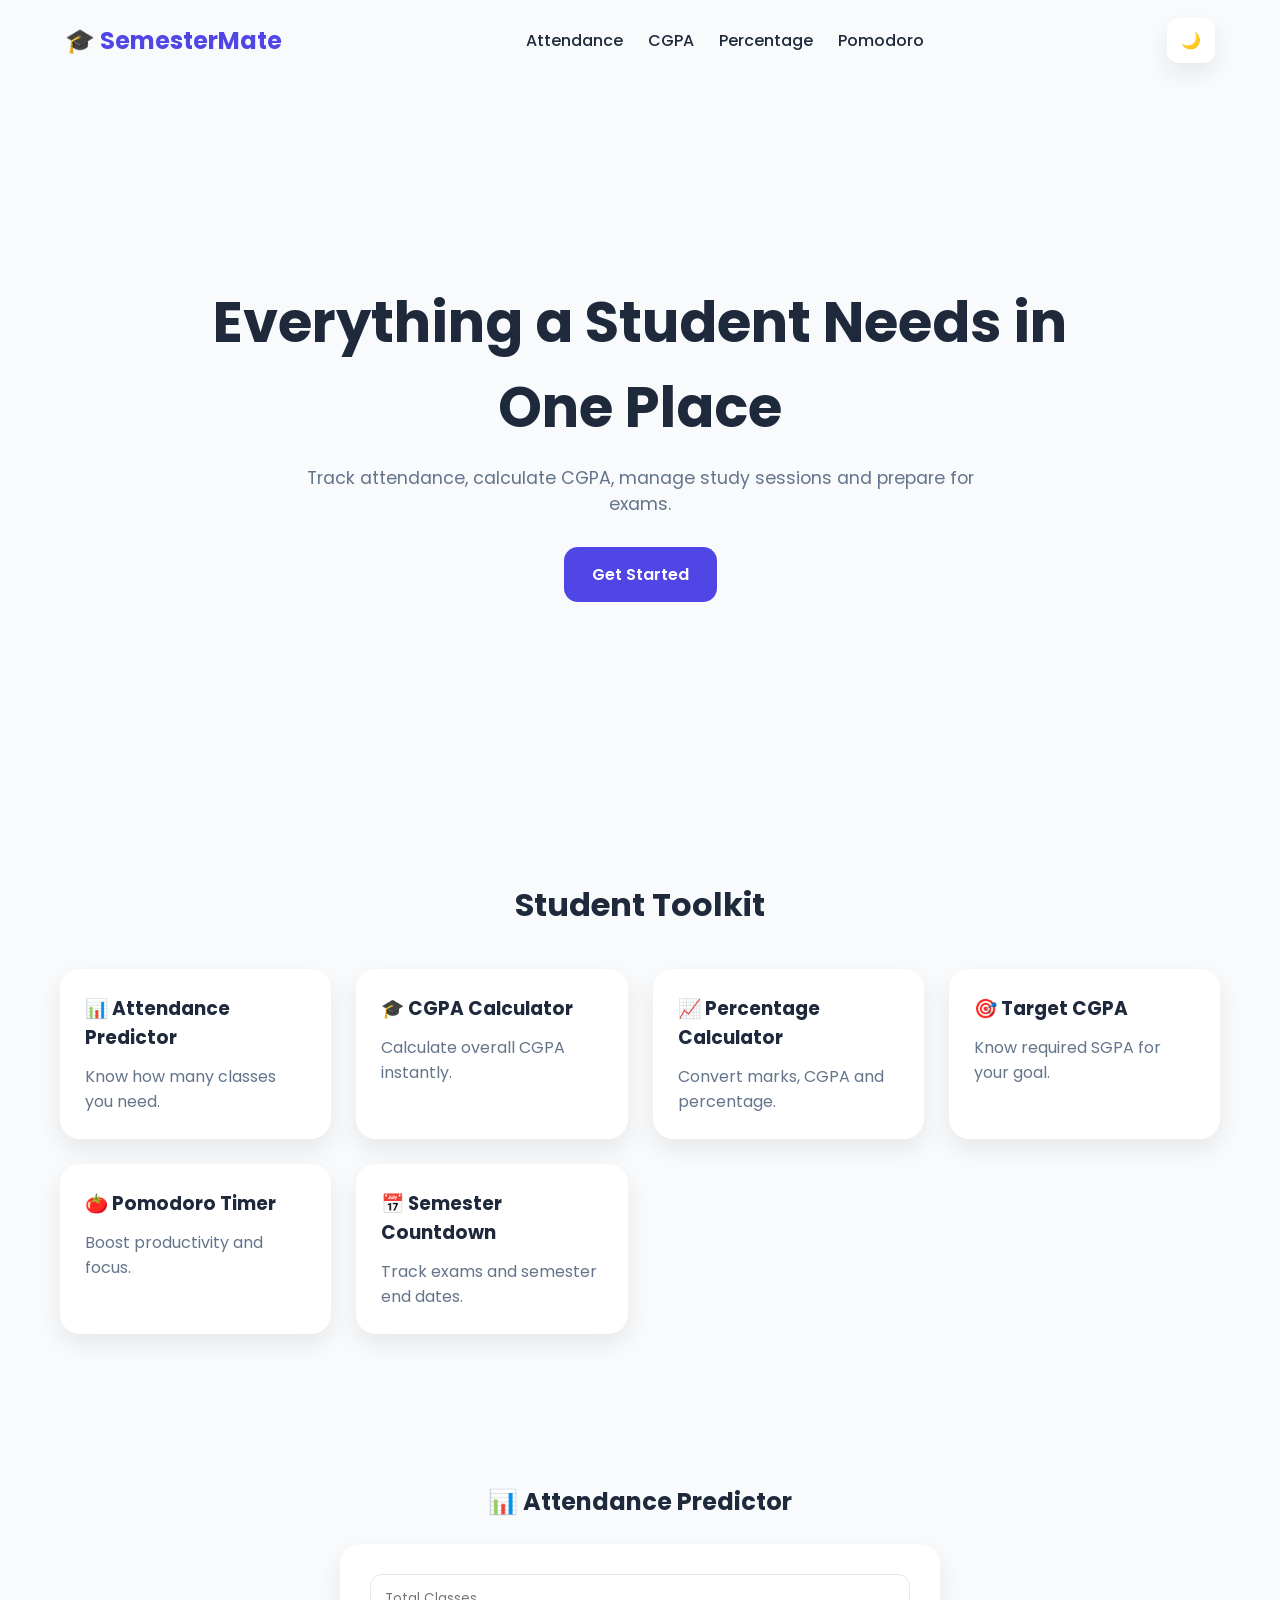
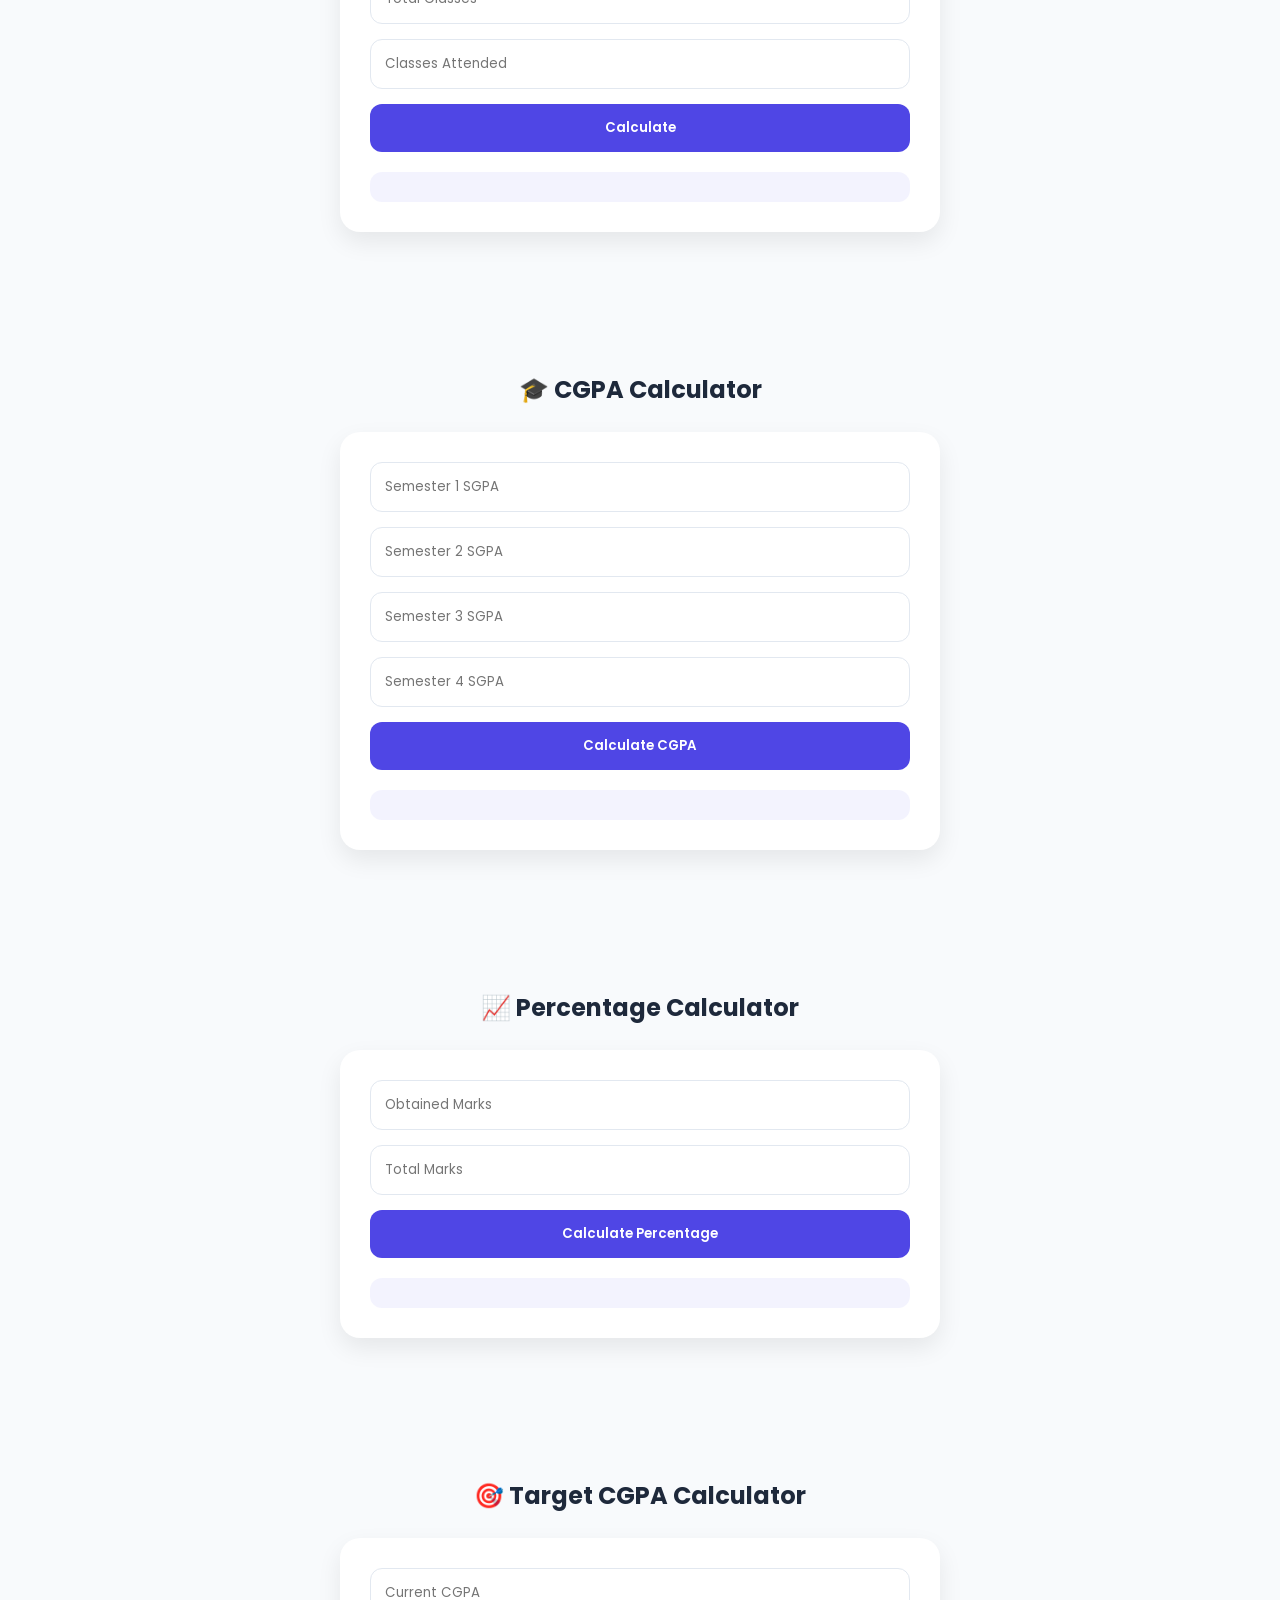
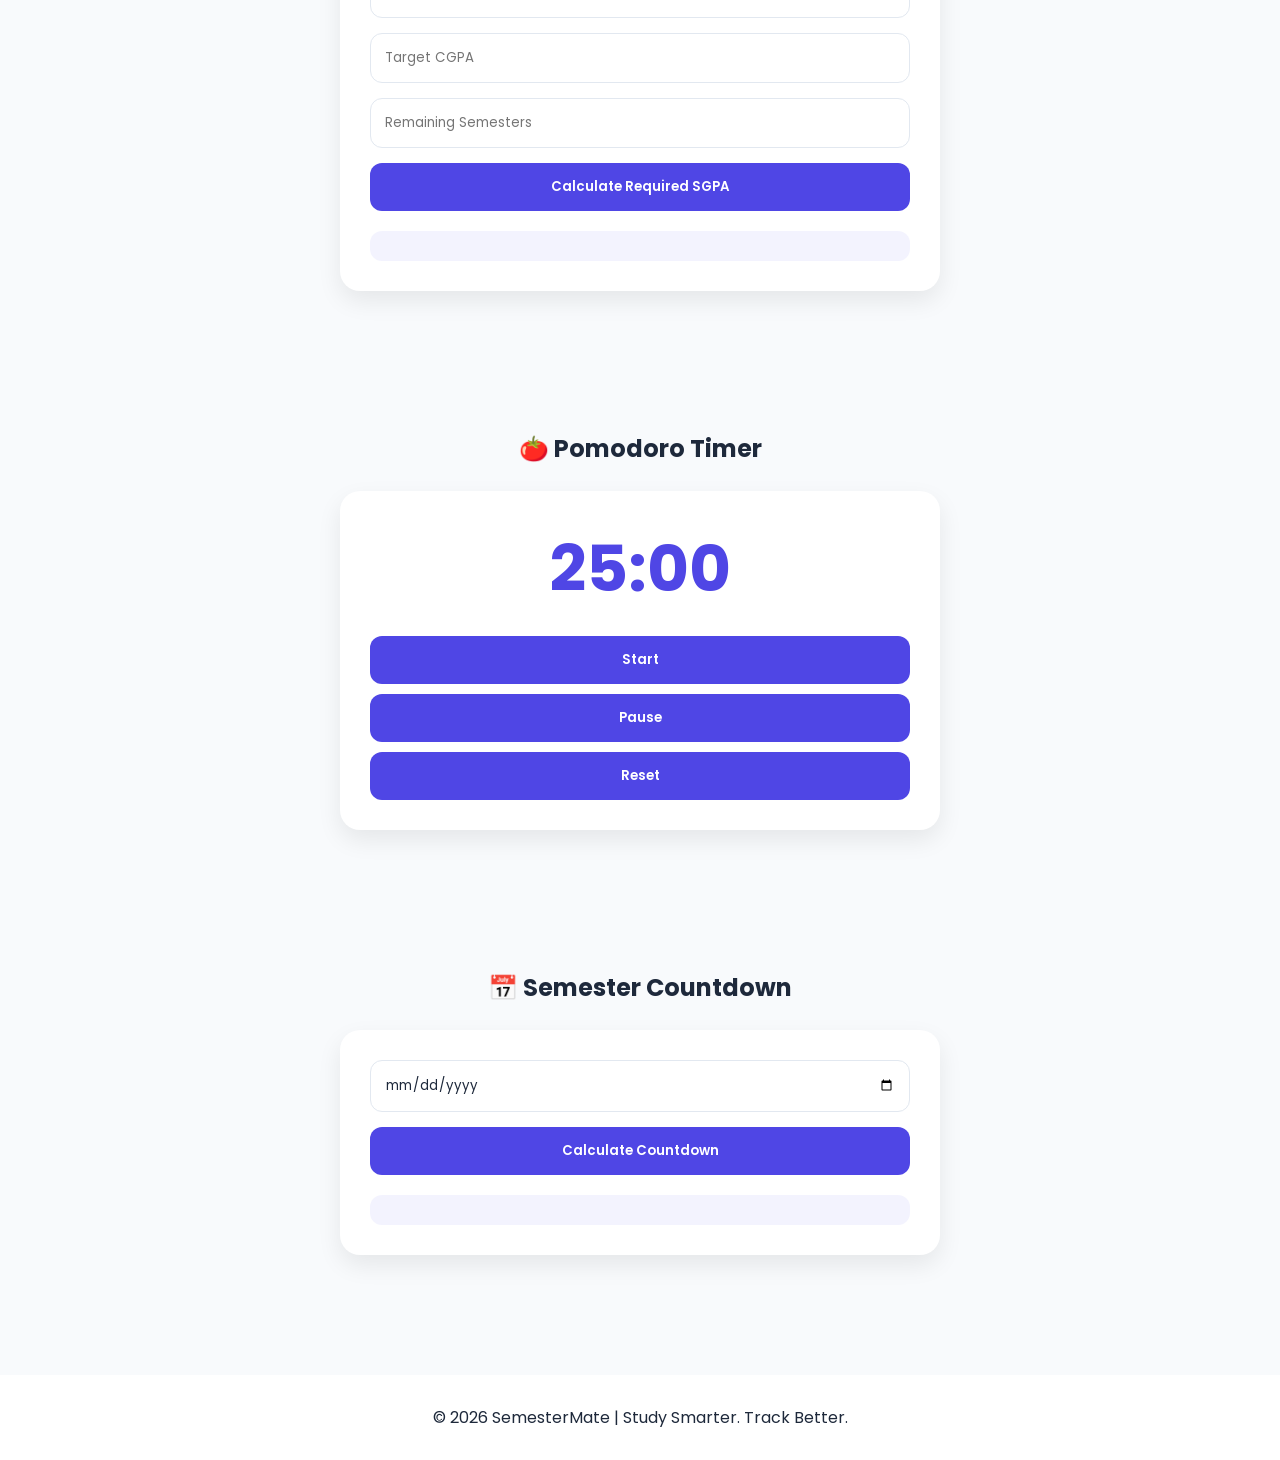
==== index.html @ 1cce32b4 "Add files via upload" ====
<!DOCTYPE html>
<html lang="en">
<head>
    <meta charset="UTF-8">
    <meta name="viewport" content="width=device-width, initial-scale=1.0">
    <title>SemesterMate - Study Smarter. Track Better.</title>

    <link rel="stylesheet" href="style.css">

    <link href="https://fonts.googleapis.com/css2?family=Poppins:wght@300;400;500;600;700&display=swap" rel="stylesheet">
</head>
<body>

<header>
    <nav class="navbar">
        <div class="logo">🎓 SemesterMate</div>

        <ul class="nav-links">
            <li><a href="#attendance">Attendance</a></li>
            <li><a href="#cgpa">CGPA</a></li>
            <li><a href="#percentage">Percentage</a></li>
            <li><a href="#pomodoro">Pomodoro</a></li>
        </ul>

        <button id="themeToggle">🌙</button>
    </nav>
</header>

<section class="hero">
    <h1>Everything a Student Needs in One Place</h1>

    <p>
        Track attendance, calculate CGPA,
        manage study sessions and prepare for exams.
    </p>

    <a href="#tools">
        <button class="primary-btn">
            Get Started
        </button>
    </a>
</section>

<section class="tools" id="tools">

    <h2>Student Toolkit</h2>

    <div class="tool-grid">

        <div class="tool-card">
            <h3>📊 Attendance Predictor</h3>
            <p>Know how many classes you need.</p>
        </div>

        <div class="tool-card">
            <h3>🎓 CGPA Calculator</h3>
            <p>Calculate overall CGPA instantly.</p>
        </div>

        <div class="tool-card">
            <h3>📈 Percentage Calculator</h3>
            <p>Convert marks, CGPA and percentage.</p>
        </div>

        <div class="tool-card">
            <h3>🎯 Target CGPA</h3>
            <p>Know required SGPA for your goal.</p>
        </div>

        <div class="tool-card">
            <h3>🍅 Pomodoro Timer</h3>
            <p>Boost productivity and focus.</p>
        </div>

        <div class="tool-card">
            <h3>📅 Semester Countdown</h3>
            <p>Track exams and semester end dates.</p>
        </div>

    </div>

</section>

<!-- Attendance Predictor -->

<section class="calculator-section" id="attendance">

    <h2>📊 Attendance Predictor</h2>

    <div class="calculator-card">

        <input type="number" id="totalClasses"
            placeholder="Total Classes">

        <input type="number" id="attendedClasses"
            placeholder="Classes Attended">

        <button onclick="attendancePredictor()">
            Calculate
        </button>

        <div id="attendanceResult"></div>

    </div>

</section>

<!-- CGPA Calculator -->

<section class="calculator-section" id="cgpa">

    <h2>🎓 CGPA Calculator</h2>

    <div class="calculator-card">

        <input type="number" id="sgpa1"
            placeholder="Semester 1 SGPA">

        <input type="number" id="sgpa2"
            placeholder="Semester 2 SGPA">

        <input type="number" id="sgpa3"
            placeholder="Semester 3 SGPA">

        <input type="number" id="sgpa4"
            placeholder="Semester 4 SGPA">

        <button onclick="calculateCGPA()">
            Calculate CGPA
        </button>

        <div id="cgpaResult"></div>

    </div>

</section>

<!-- Percentage Calculator -->

<section class="calculator-section" id="percentage">

    <h2>📈 Percentage Calculator</h2>

    <div class="calculator-card">

        <input type="number" id="obtainedMarks"
            placeholder="Obtained Marks">

        <input type="number" id="totalMarks"
            placeholder="Total Marks">

        <button onclick="calculatePercentage()">
            Calculate Percentage
        </button>

        <div id="percentageResult"></div>

    </div>

</section>

<!-- Target CGPA -->

<section class="calculator-section">

    <h2>🎯 Target CGPA Calculator</h2>

    <div class="calculator-card">

        <input type="number" id="currentCGPA"
            placeholder="Current CGPA">

        <input type="number" id="targetCGPA"
            placeholder="Target CGPA">

        <input type="number" id="remainingSems"
            placeholder="Remaining Semesters">

        <button onclick="targetCGPA()">
            Calculate Required SGPA
        </button>

        <div id="targetResult"></div>

    </div>

</section>

<!-- Pomodoro -->

<section class="calculator-section" id="pomodoro">

    <h2>🍅 Pomodoro Timer</h2>

    <div class="calculator-card">

        <h1 id="timer">25:00</h1>

        <button onclick="startTimer()">Start</button>
        <button onclick="pauseTimer()">Pause</button>
        <button onclick="resetTimer()">Reset</button>

    </div>

</section>

<!-- Countdown -->

<section class="calculator-section">

    <h2>📅 Semester Countdown</h2>

    <div class="calculator-card">

        <input type="date" id="examDate">

        <button onclick="calculateCountdown()">
            Calculate Countdown
        </button>

        <div id="countdownResult"></div>

    </div>

</section>

<footer>
    <p>
        © 2026 SemesterMate
        | Study Smarter. Track Better.
    </p>
</footer>

<script src="script.js"></script>

</body>
</html>
---- style.css ----
/* =========================
   SEMESTERMATE STYLE.CSS
========================= */

:root{
    --bg:#f8fafc;
    --card:#ffffff;
    --text:#1e293b;
    --secondary:#64748b;
    --primary:#4f46e5;
    --primary-hover:#4338ca;
    --border:#e2e8f0;
    --shadow:0 10px 25px rgba(0,0,0,0.08);
}

body.dark{
    --bg:#0f172a;
    --card:#1e293b;
    --text:#f8fafc;
    --secondary:#cbd5e1;
    --primary:#6366f1;
    --primary-hover:#818cf8;
    --border:#334155;
    --shadow:0 10px 25px rgba(0,0,0,0.35);
}

*{
    margin:0;
    padding:0;
    box-sizing:border-box;
    font-family:'Poppins',sans-serif;
}

html{
    scroll-behavior:smooth;
}

body{
    background:var(--bg);
    color:var(--text);
    transition:0.3s;
}

/* =========================
   NAVBAR
========================= */

header{
    position:sticky;
    top:0;
    z-index:1000;
    backdrop-filter:blur(12px);
    background:rgba(255,255,255,0.05);
}

.navbar{
    max-width:1200px;
    margin:auto;
    padding:18px 25px;

    display:flex;
    justify-content:space-between;
    align-items:center;
}

.logo{
    font-size:1.5rem;
    font-weight:700;
    color:var(--primary);
}

.nav-links{
    list-style:none;
    display:flex;
    gap:25px;
}

.nav-links a{
    text-decoration:none;
    color:var(--text);
    font-weight:500;
}

.nav-links a:hover{
    color:var(--primary);
}

#themeToggle{
    border:none;
    background:var(--card);
    box-shadow:var(--shadow);
    padding:10px 14px;
    border-radius:12px;
    cursor:pointer;
    font-size:1rem;
}

/* =========================
   HERO
========================= */

.hero{
    min-height:80vh;

    display:flex;
    flex-direction:column;
    justify-content:center;
    align-items:center;

    text-align:center;
    padding:30px;
}

.hero h1{
    font-size:3.5rem;
    max-width:900px;
}

.hero p{
    margin-top:15px;
    color:var(--secondary);
    font-size:1.1rem;
    max-width:700px;
}

.primary-btn{
    margin-top:30px;

    border:none;
    background:var(--primary);
    color:white;

    padding:15px 28px;
    border-radius:14px;

    cursor:pointer;
    font-size:1rem;
    font-weight:600;

    transition:0.3s;
}

.primary-btn:hover{
    background:var(--primary-hover);
    transform:translateY(-2px);
}

/* =========================
   TOOLS
========================= */

.tools{
    max-width:1200px;
    margin:auto;
    padding:80px 20px;
}

.tools h2{
    text-align:center;
    margin-bottom:40px;
    font-size:2rem;
}

.tool-grid{
    display:grid;
    grid-template-columns:repeat(auto-fit,minmax(250px,1fr));
    gap:25px;
}

.tool-card{
    background:var(--card);
    padding:25px;
    border-radius:20px;
    box-shadow:var(--shadow);

    transition:0.3s;
}

.tool-card:hover{
    transform:translateY(-8px);
}

.tool-card h3{
    margin-bottom:12px;
}

.tool-card p{
    color:var(--secondary);
}

/* =========================
   CALCULATOR SECTIONS
========================= */

.calculator-section{
    padding:70px 20px;
}

.calculator-section h2{
    text-align:center;
    margin-bottom:25px;
}

.calculator-card{
    max-width:600px;
    margin:auto;

    background:var(--card);
    box-shadow:var(--shadow);

    padding:30px;
    border-radius:20px;
}

.calculator-card input{
    width:100%;

    padding:14px;
    margin-bottom:15px;

    border:1px solid var(--border);
    border-radius:12px;

    background:transparent;
    color:var(--text);

    outline:none;
}

.calculator-card button{
    width:100%;

    border:none;
    background:var(--primary);
    color:white;

    padding:14px;
    border-radius:12px;

    cursor:pointer;
    font-weight:600;

    transition:0.3s;
}

.calculator-card button:hover{
    background:var(--primary-hover);
}

.calculator-card button + button{
    margin-top:10px;
}

#attendanceResult,
#cgpaResult,
#percentageResult,
#targetResult,
#countdownResult{
    margin-top:20px;
    padding:15px;
    border-radius:12px;
    background:rgba(99,102,241,0.08);
    line-height:1.8;
}

/* =========================
   TIMER
========================= */

#timer{
    text-align:center;
    font-size:4rem;
    margin-bottom:20px;
    color:var(--primary);
}

/* =========================
   FOOTER
========================= */

footer{
    text-align:center;
    padding:30px;
    margin-top:50px;
    background:var(--card);
}

/* =========================
   RESPONSIVE
========================= */

@media(max-width:768px){

    .navbar{
        flex-direction:column;
        gap:15px;
    }

    .nav-links{
        flex-wrap:wrap;
        justify-content:center;
        gap:12px;
    }

    .hero h1{
        font-size:2.2rem;
    }

    .hero p{
        font-size:1rem;
    }

    #timer{
        font-size:3rem;
    }
}
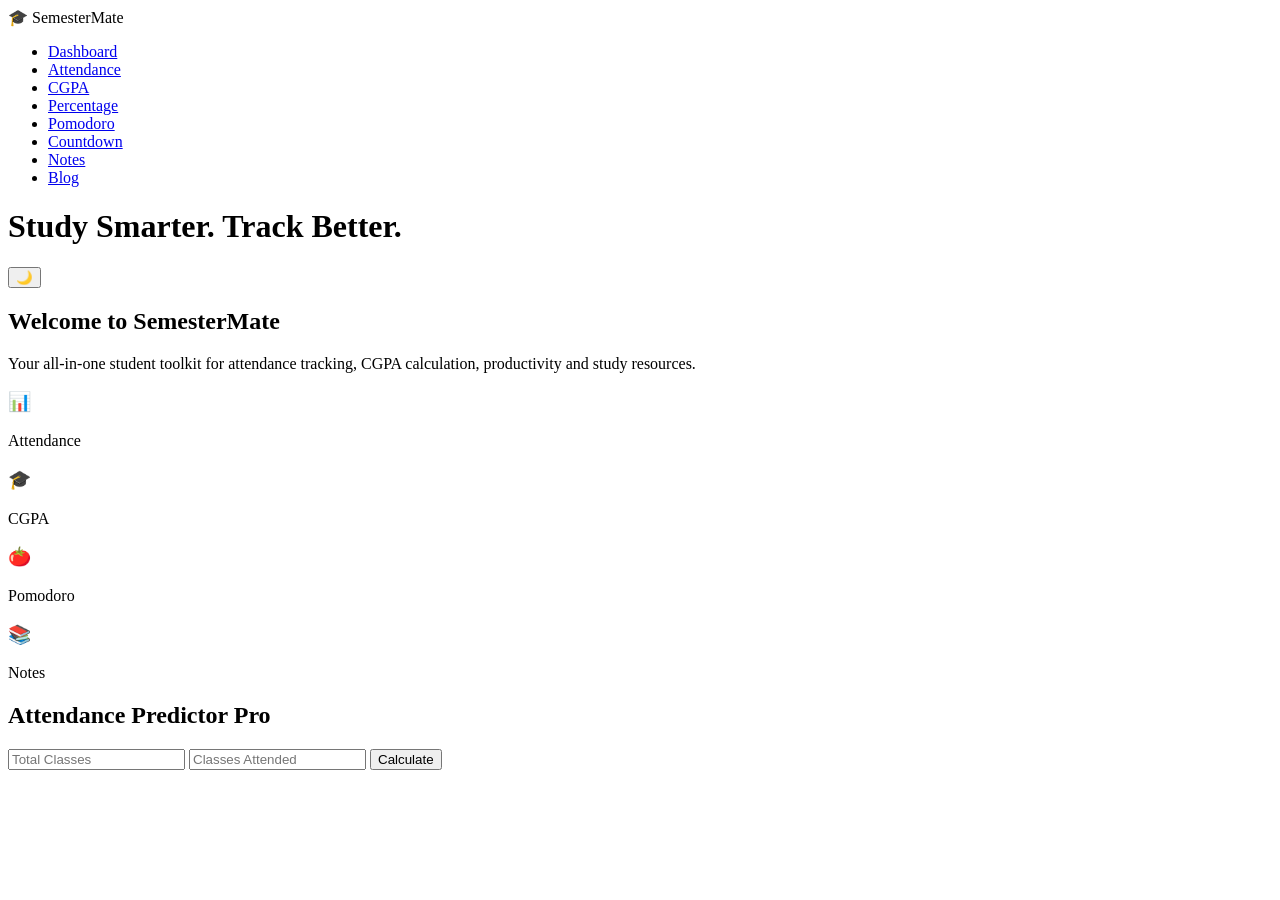
==== commit 6d13cb6c: "Add files via upload" ====
--- a/index.html
+++ b/index.html
@@ -1,237 +1,182 @@
 <!DOCTYPE html>
 <html lang="en">
+
 <head>
-    <meta charset="UTF-8">
-    <meta name="viewport" content="width=device-width, initial-scale=1.0">
-    <title>SemesterMate - Study Smarter. Track Better.</title>
 
-    <link rel="stylesheet" href="style.css">
+<meta charset="UTF-8">
+<meta name="viewport" content="width=device-width, initial-scale=1.0">
 
-    <link href="https://fonts.googleapis.com/css2?family=Poppins:wght@300;400;500;600;700&display=swap" rel="stylesheet">
+<title>SemesterMate | Study Smarter. Track Better.</title>
+
+<meta name="description"
+content="Attendance Calculator, CGPA Calculator, Pomodoro Timer, Notes and Student Tools">
+
+<link rel="stylesheet" href="css/style.css">
+<link rel="stylesheet" href="css/dashboard.css">
+<link rel="stylesheet" href="css/responsive.css">
+
+<link rel="preconnect" href="https://fonts.googleapis.com">
+<link href="https://fonts.googleapis.com/css2?family=Poppins:wght@300;400;500;600;700&display=swap" rel="stylesheet">
+
 </head>
+
 <body>
 
-<header>
-    <nav class="navbar">
-        <div class="logo">🎓 SemesterMate</div>
+<!-- Sidebar -->
 
-        <ul class="nav-links">
-            <li><a href="#attendance">Attendance</a></li>
-            <li><a href="#cgpa">CGPA</a></li>
-            <li><a href="#percentage">Percentage</a></li>
-            <li><a href="#pomodoro">Pomodoro</a></li>
-        </ul>
+<aside class="sidebar">
 
-        <button id="themeToggle">🌙</button>
-    </nav>
-</header>
+    <div class="logo">
+        🎓 SemesterMate
+    </div>
 
-<section class="hero">
-    <h1>Everything a Student Needs in One Place</h1>
+    <ul>
 
-    <p>
-        Track attendance, calculate CGPA,
-        manage study sessions and prepare for exams.
-    </p>
+        <li><a href="#dashboard">Dashboard</a></li>
 
-    <a href="#tools">
-        <button class="primary-btn">
-            Get Started
+        <li><a href="#attendance">
+            Attendance
+        </a></li>
+
+        <li><a href="#cgpa">
+            CGPA
+        </a></li>
+
+        <li><a href="#percentage">
+            Percentage
+        </a></li>
+
+        <li><a href="#pomodoro">
+            Pomodoro
+        </a></li>
+
+        <li><a href="#countdown">
+            Countdown
+        </a></li>
+
+        <li>
+            <a href="pages/notes.html">
+                Notes
+            </a>
+        </li>
+
+        <li>
+            <a href="pages/blog.html">
+                Blog
+            </a>
+        </li>
+
+    </ul>
+
+</aside>
+
+<!-- Main Area -->
+
+<main class="main-content">
+
+    <header class="topbar">
+
+        <h1>
+            Study Smarter. Track Better.
+        </h1>
+
+        <button id="themeToggle">
+            🌙
         </button>
-    </a>
-</section>
 
-<section class="tools" id="tools">
+    </header>
 
-    <h2>Student Toolkit</h2>
+    <!-- Dashboard -->
 
-    <div class="tool-grid">
+    <section id="dashboard">
+
+        <div class="hero-card">
+
+            <h2>
+                Welcome to SemesterMate
+            </h2>
+
+            <p>
+
+                Your all-in-one student toolkit for
+                attendance tracking, CGPA calculation,
+                productivity and study resources.
+
+            </p>
+
+        </div>
+
+    </section>
+
+    <!-- Quick Stats -->
+
+    <section class="stats">
+
+        <div class="stat-card">
+
+            <h3>📊</h3>
+            <p>Attendance</p>
+
+        </div>
+
+        <div class="stat-card">
+
+            <h3>🎓</h3>
+            <p>CGPA</p>
+
+        </div>
+
+        <div class="stat-card">
+
+            <h3>🍅</h3>
+            <p>Pomodoro</p>
+
+        </div>
+
+        <div class="stat-card">
+
+            <h3>📚</h3>
+            <p>Notes</p>
+
+        </div>
+
+    </section>
+
+    <!-- Attendance -->
+
+    <section id="attendance">
+
+        <h2>
+            Attendance Predictor Pro
+        </h2>
 
         <div class="tool-card">
-            <h3>📊 Attendance Predictor</h3>
-            <p>Know how many classes you need.</p>
+
+            <input
+            type="number"
+            id="totalClasses"
+            placeholder="Total Classes">
+
+            <input
+            type="number"
+            id="attendedClasses"
+            placeholder="Classes Attended">
+
+            <button onclick="attendancePredictor()">
+                Calculate
+            </button>
+
+            <div id="attendanceResult"></div>
+
         </div>
 
-        <div class="tool-card">
-            <h3>🎓 CGPA Calculator</h3>
-            <p>Calculate overall CGPA instantly.</p>
-        </div>
+    </section>
 
-        <div class="tool-card">
-            <h3>📈 Percentage Calculator</h3>
-            <p>Convert marks, CGPA and percentage.</p>
-        </div>
+</main>
 
-        <div class="tool-card">
-            <h3>🎯 Target CGPA</h3>
-            <p>Know required SGPA for your goal.</p>
-        </div>
-
-        <div class="tool-card">
-            <h3>🍅 Pomodoro Timer</h3>
-            <p>Boost productivity and focus.</p>
-        </div>
-
-        <div class="tool-card">
-            <h3>📅 Semester Countdown</h3>
-            <p>Track exams and semester end dates.</p>
-        </div>
-
-    </div>
-
-</section>
-
-<!-- Attendance Predictor -->
-
-<section class="calculator-section" id="attendance">
-
-    <h2>📊 Attendance Predictor</h2>
-
-    <div class="calculator-card">
-
-        <input type="number" id="totalClasses"
-            placeholder="Total Classes">
-
-        <input type="number" id="attendedClasses"
-            placeholder="Classes Attended">
-
-        <button onclick="attendancePredictor()">
-            Calculate
-        </button>
-
-        <div id="attendanceResult"></div>
-
-    </div>
-
-</section>
-
-<!-- CGPA Calculator -->
-
-<section class="calculator-section" id="cgpa">
-
-    <h2>🎓 CGPA Calculator</h2>
-
-    <div class="calculator-card">
-
-        <input type="number" id="sgpa1"
-            placeholder="Semester 1 SGPA">
-
-        <input type="number" id="sgpa2"
-            placeholder="Semester 2 SGPA">
-
-        <input type="number" id="sgpa3"
-            placeholder="Semester 3 SGPA">
-
-        <input type="number" id="sgpa4"
-            placeholder="Semester 4 SGPA">
-
-        <button onclick="calculateCGPA()">
-            Calculate CGPA
-        </button>
-
-        <div id="cgpaResult"></div>
-
-    </div>
-
-</section>
-
-<!-- Percentage Calculator -->
-
-<section class="calculator-section" id="percentage">
-
-    <h2>📈 Percentage Calculator</h2>
-
-    <div class="calculator-card">
-
-        <input type="number" id="obtainedMarks"
-            placeholder="Obtained Marks">
-
-        <input type="number" id="totalMarks"
-            placeholder="Total Marks">
-
-        <button onclick="calculatePercentage()">
-            Calculate Percentage
-        </button>
-
-        <div id="percentageResult"></div>
-
-    </div>
-
-</section>
-
-<!-- Target CGPA -->
-
-<section class="calculator-section">
-
-    <h2>🎯 Target CGPA Calculator</h2>
-
-    <div class="calculator-card">
-
-        <input type="number" id="currentCGPA"
-            placeholder="Current CGPA">
-
-        <input type="number" id="targetCGPA"
-            placeholder="Target CGPA">
-
-        <input type="number" id="remainingSems"
-            placeholder="Remaining Semesters">
-
-        <button onclick="targetCGPA()">
-            Calculate Required SGPA
-        </button>
-
-        <div id="targetResult"></div>
-
-    </div>
-
-</section>
-
-<!-- Pomodoro -->
-
-<section class="calculator-section" id="pomodoro">
-
-    <h2>🍅 Pomodoro Timer</h2>
-
-    <div class="calculator-card">
-
-        <h1 id="timer">25:00</h1>
-
-        <button onclick="startTimer()">Start</button>
-        <button onclick="pauseTimer()">Pause</button>
-        <button onclick="resetTimer()">Reset</button>
-
-    </div>
-
-</section>
-
-<!-- Countdown -->
-
-<section class="calculator-section">
-
-    <h2>📅 Semester Countdown</h2>
-
-    <div class="calculator-card">
-
-        <input type="date" id="examDate">
-
-        <button onclick="calculateCountdown()">
-            Calculate Countdown
-        </button>
-
-        <div id="countdownResult"></div>
-
-    </div>
-
-</section>
-
-<footer>
-    <p>
-        © 2026 SemesterMate
-        | Study Smarter. Track Better.
-    </p>
-</footer>
-
-<script src="script.js"></script>
+<script src="js/theme.js"></script>
+<script src="js/attendance.js"></script>
+<script src="js/app.js"></script>
 
 </body>
 </html>
